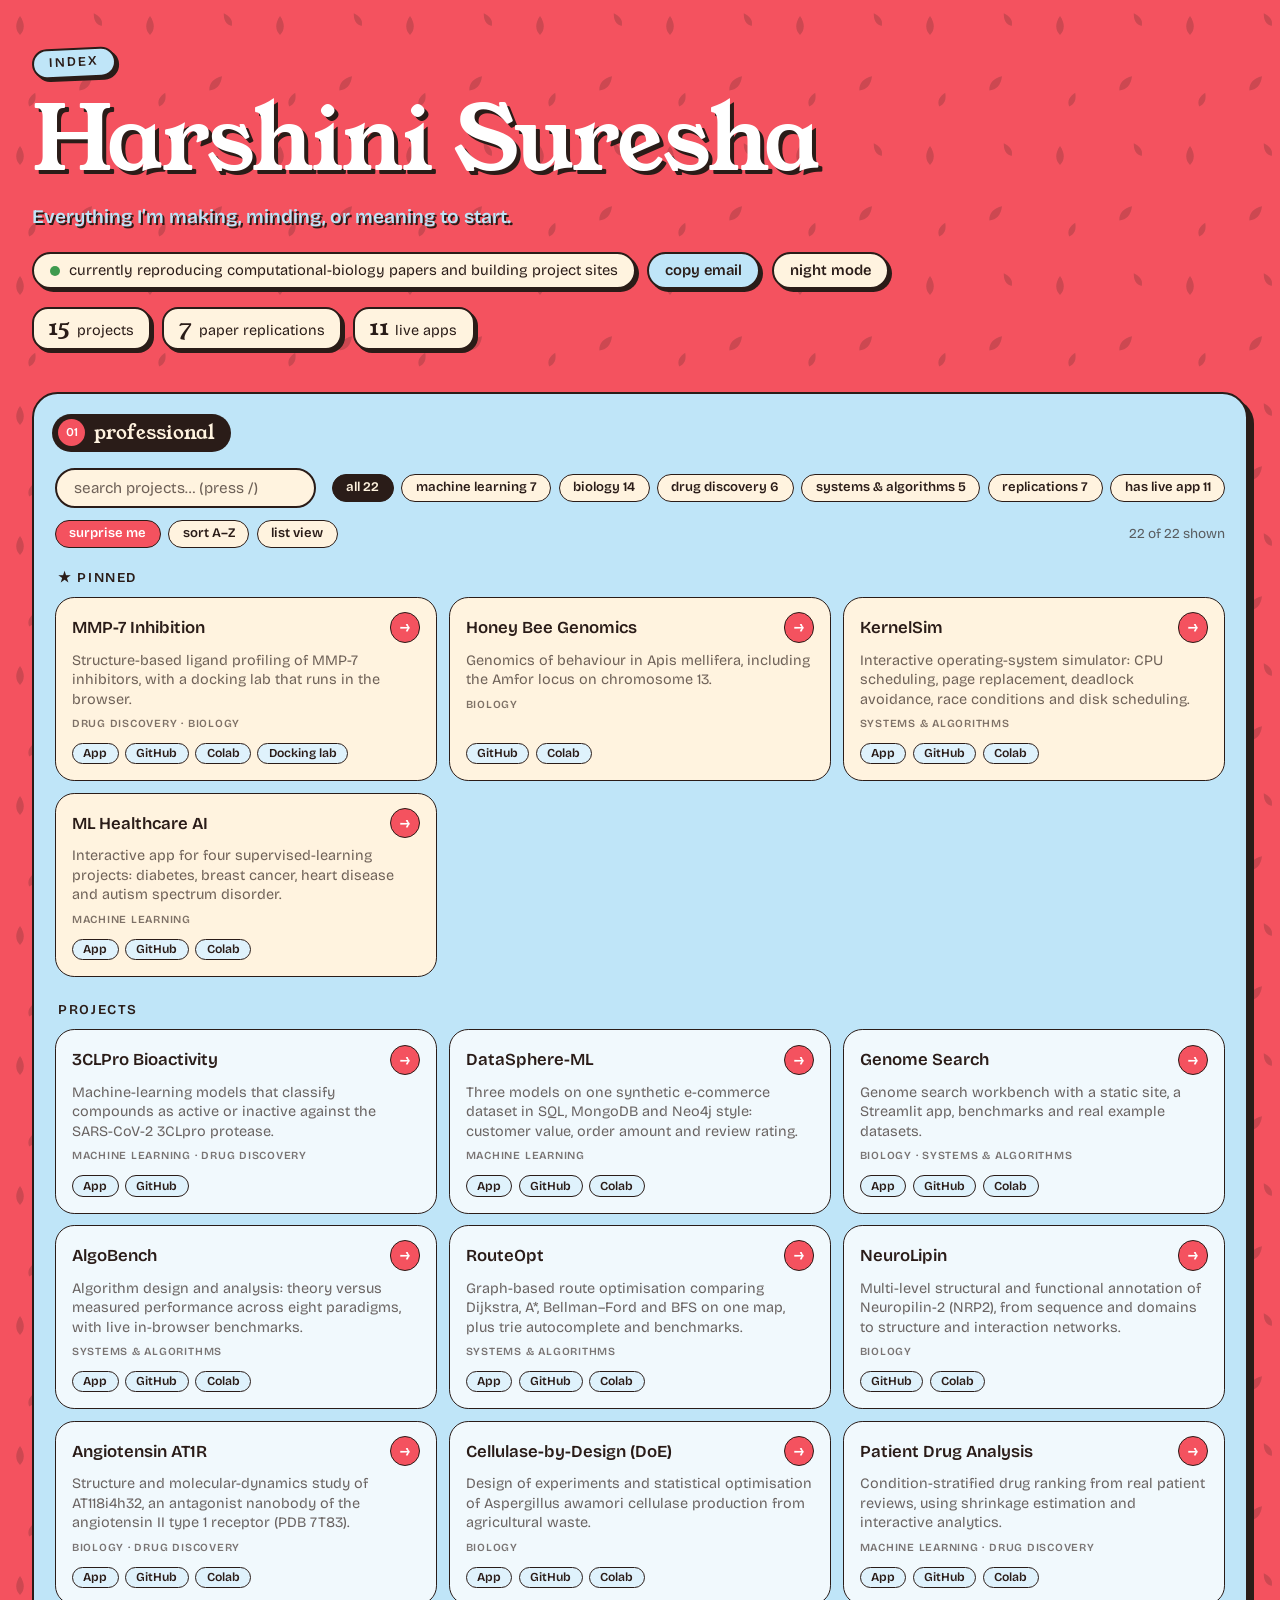
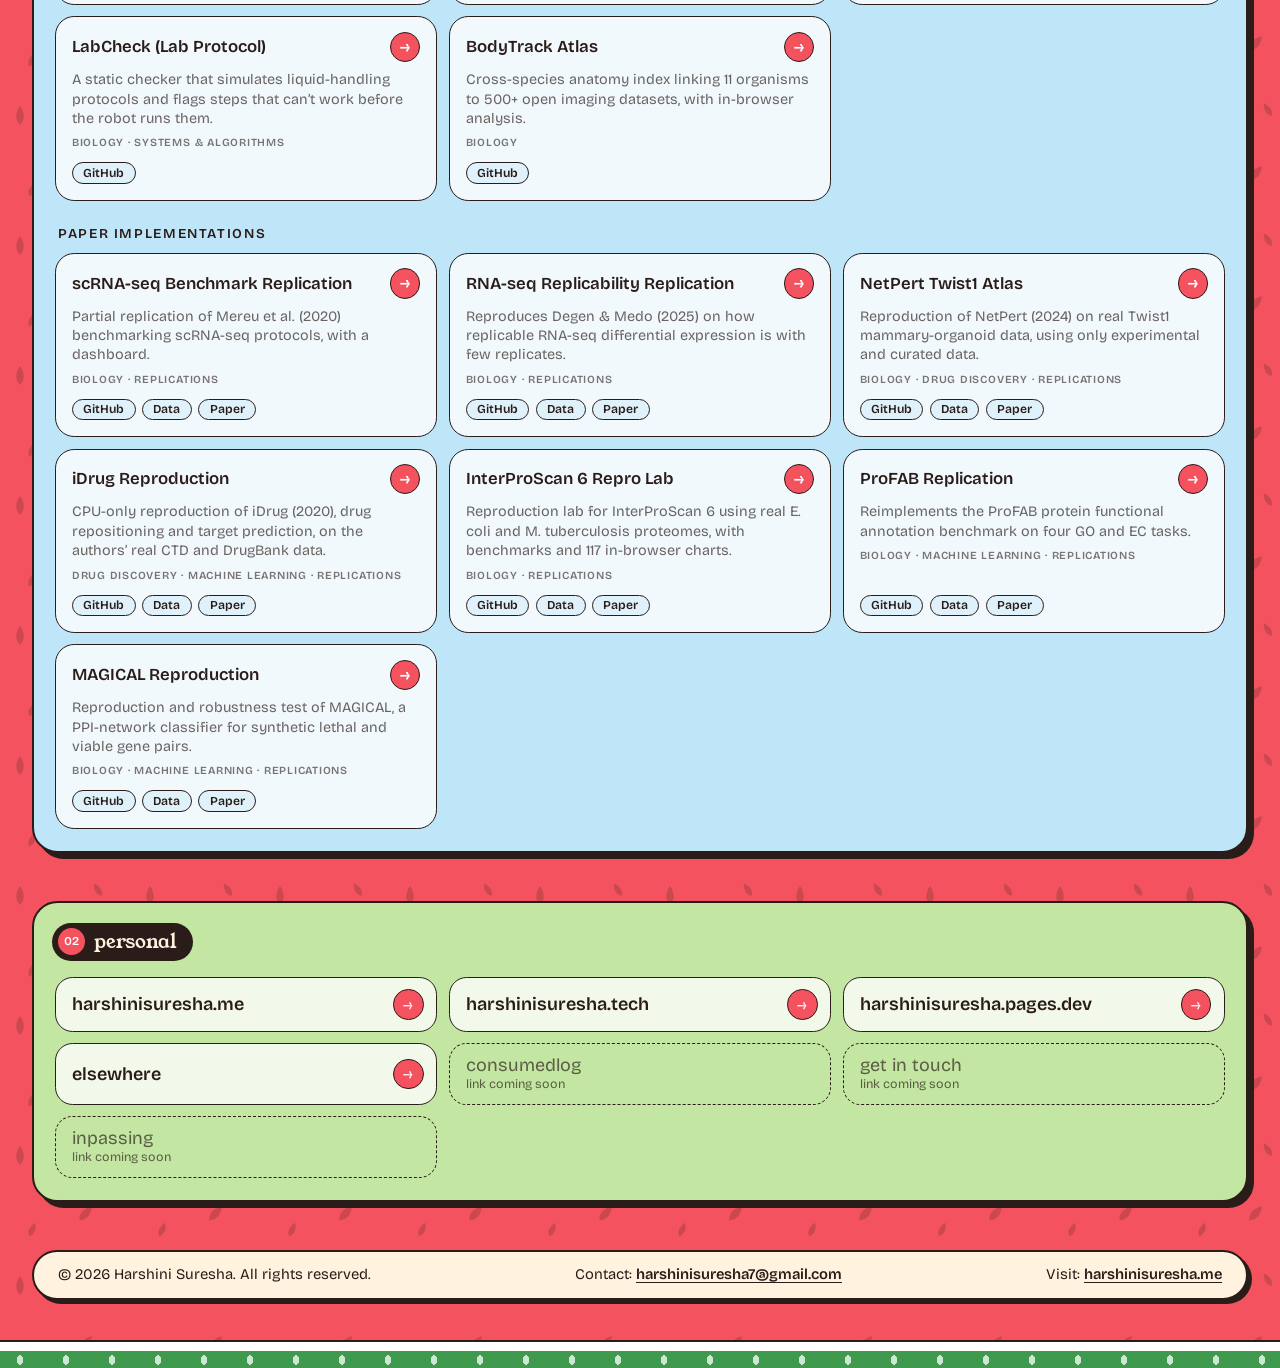
==== index.html @ c5656c37 "Add index site" ====
<!DOCTYPE html>
<html lang="en">
<head>
<meta charset="utf-8">
<meta name="viewport" content="width=device-width, initial-scale=1, viewport-fit=cover">
<title>Harshini Suresha · projects, paper replications &amp; sites</title>
<meta name="description" content="Index of Harshini Suresha’s computational biology, machine learning and software projects, paper replications and personal sites.">
<meta name="theme-color" content="#f4525f">
<meta property="og:type" content="website">
<meta property="og:title" content="Harshini Suresha">
<meta property="og:description" content="Projects, paper replications and sites: computational biology, machine learning and software.">
<meta name="twitter:card" content="summary">
<link rel="icon" href="assets/favicon.svg" type="image/svg+xml">
<link rel="preconnect" href="https://fonts.googleapis.com">
<link rel="preconnect" href="https://fonts.gstatic.com" crossorigin>
<link rel="stylesheet" href="https://fonts.googleapis.com/css2?family=Bricolage+Grotesque:opsz,wght@12..96,400;12..96,600&family=Young+Serif&display=swap">
<script>try{if(localStorage.getItem('theme')==='dark')document.documentElement.setAttribute('data-theme','dark')}catch(e){}</script>
<link rel="stylesheet" href="css/style.css">
<script type="application/ld+json">{"@context":"https://schema.org","@type":"Person","name":"Harshini Suresha","url":"https://harshinisuresha.me","email":"mailto:harshinisuresha7@gmail.com","sameAs":["https://github.com/Harshini-Suresha","https://harshinisuresha.tech","https://harshini-suresha.github.io/elsewhere/"]}</script>
</head>
<body>
<a class="skip" href="#main">Skip to content</a>
<div class="wrap">
  <header class="top">
    <span class="sticker">index</span>
    <h1>Harshini Suresha</h1>
    <p class="tag">Everything I’m making, minding, or meaning to start.</p>
    <div class="status">
      <span class="now"><i class="live" aria-hidden="true"></i>currently reproducing computational-biology papers and building project sites</span>
      <button class="pillbtn sky" id="copy" type="button">copy email</button>
      <button class="pillbtn" id="theme" type="button" aria-pressed="false">night mode</button>
    </div>
    <div class="stats" id="stats"></div>
  </header>

  <main id="main">
  <div class="grid">
    <section class="card c-sky s6" aria-labelledby="h-pro">
      <h2 id="h-pro"><i>01</i>professional</h2>
      <div class="tools">
        <input id="q" type="search" placeholder="search projects… (press /)" aria-label="Search projects" autocomplete="off">
        <div class="filters" id="filters" role="group" aria-label="Filter by topic"></div>
        <div class="filters"><button class="f act" id="surprise" type="button">surprise me</button><button class="f" id="sort" type="button" aria-pressed="false">sort A–Z</button><button class="f" id="recent" type="button" aria-pressed="false" hidden>recently updated</button><button class="f" id="view" type="button" aria-pressed="false">list view</button></div>
        <span class="count" id="count" aria-live="polite"></span>
      </div>
      <noscript><p>The project list needs JavaScript. Everything is also on GitHub: <a href="https://github.com/Harshini-Suresha">github.com/Harshini-Suresha</a>.</p></noscript>
      <div class="pwrap" id="pwrap"><h3 class="sub">★ pinned</h3><div class="list" id="pinned"></div></div>
      <h3 class="sub" id="hp">projects</h3>
      <div class="list" id="projects"></div>
      <h3 class="sub" id="hr">paper implementations</h3>
      <div class="list" id="papers"></div>
      <p class="none" id="none" hidden>No matches. Try another word or clear the filter.</p>
    </section>

    <section class="card c-rind s6" aria-labelledby="h-per">
      <h2 id="h-per"><i>02</i>personal</h2>
      <div class="list">
        <a class="item" href="https://harshinisuresha.me" target="_blank" rel="noopener"><div><b>harshinisuresha.me</b></div><span class="go" aria-hidden="true">→</span></a>
        <a class="item" href="https://harshinisuresha.tech" target="_blank" rel="noopener"><div><b>harshinisuresha.tech</b></div><span class="go" aria-hidden="true">→</span></a>
        <a class="item" href="https://harshinisuresha.pages.dev" target="_blank" rel="noopener"><div><b>harshinisuresha.pages.dev</b></div><span class="go" aria-hidden="true">→</span></a>
        <a class="item" href="https://harshini-suresha.github.io/elsewhere/" target="_blank" rel="noopener"><div><b>elsewhere</b></div><span class="go" aria-hidden="true">→</span></a>
        <!-- Add the real link: change <div class="item idle"> to <a class="item" href="URL" target="_blank" rel="noopener"> and add <span class="go" aria-hidden="true">→</span> before the closing tag -->
        <div class="item idle"><div><b>consumedlog</b><small>link coming soon</small></div></div>
        <div class="item idle"><div><b>get in touch</b><small>link coming soon</small></div></div>
        <div class="item idle"><div><b>inpassing</b><small>link coming soon</small></div></div>
      </div>
    </section>
  </div>
  </main>

  <footer>
    <span>© 2026 Harshini Suresha. All rights reserved.</span>
    <span>Contact: <a href="mailto:harshinisuresha7@gmail.com">harshinisuresha7@gmail.com</a></span>
    <span>Visit: <a href="https://harshinisuresha.me" target="_blank" rel="noopener">harshinisuresha.me</a></span>
  </footer>
</div>
<div class="rind" aria-hidden="true"></div>
<button class="totop" id="top" type="button" hidden aria-label="Back to top">↑</button>

<script src="js/projects.js"></script>
<script src="js/app.js"></script>
</body>
</html>
---- css/style.css ----
/* Harshini Suresha · index — watermelon theme */
:root{
  --bg:#f4525f; --red:#f4525f; --ink:#2a1c18; --sh:#2a1c18; --muted:rgba(42,28,24,.68);
  --sky:#bfe5f8; --sky-lt:#dff2fc; --cream:#fff3df; --rind:#c3e6a2; --rind-dk:#3f9a4e;
  --card:rgba(255,255,255,.78); --card-hi:#fff; --skytxt:#bfe5f8;
  color-scheme:light;
  box-sizing:border-box;
  padding-top:env(safe-area-inset-top,0px);
  padding-bottom:env(safe-area-inset-bottom,0px);
}
:root[data-theme="dark"]{
  --bg:#2a1118; --ink:#fff3df; --sh:#0d0407; --muted:rgba(255,243,223,.7);
  --sky:#1f4a63; --sky-lt:#2b6a8c; --cream:#3b1f29; --rind:#2c5a35; --rind-dk:#6cc47d;
  --card:rgba(255,255,255,.07); --card-hi:rgba(255,255,255,.15); --skytxt:#a9dcf5;
  color-scheme:dark;
}
html{scroll-padding-top:env(safe-area-inset-top,0px); background:var(--bg); -webkit-text-size-adjust:100%}
*{box-sizing:border-box}
body{
  margin:0; color:var(--ink); background-color:var(--bg); background-image:url("../assets/seeds-light.svg");
  font-family:"Bricolage Grotesque","Helvetica Neue",Helvetica,Arial,sans-serif; font-size:18px; line-height:1.35;
}
:root[data-theme="dark"] body{background-image:url("../assets/seeds-dark.svg")}
.skip{position:absolute; left:-999px; top:0; background:var(--cream); color:var(--ink); border:2px solid var(--ink); border-radius:999px; padding:.4rem 1rem; z-index:100; font-weight:600}
.skip:focus{left:1rem; top:1rem}
.wrap{width:100%; margin:0; padding:3rem 2.5vw 2.5rem}
.top{margin-bottom:2.6rem}
.sticker{display:inline-block; background:var(--sky); border:2px solid var(--ink); border-radius:999px; padding:.25rem .95rem; font-size:.82rem; font-weight:600; letter-spacing:.14em; text-transform:uppercase; transform:rotate(-2.5deg); box-shadow:3px 3px 0 var(--sh); margin:0 0 1.1rem}
h1{font-family:"Young Serif",Georgia,"Times New Roman",serif; font-weight:400; color:#fff; font-size:clamp(2.9rem,9.5vw,5.6rem); line-height:1; margin:0; letter-spacing:-.02em; text-shadow:4px 4px 0 var(--sh)}
.tag{margin:1.2rem 0 0; max-width:32rem; font-size:1.2rem; color:var(--skytxt); font-weight:600; text-shadow:2px 2px 0 var(--sh)}
.status{display:flex; flex-wrap:wrap; gap:.7rem; align-items:center; margin-top:1.4rem}
.now,.pillbtn{background:var(--cream); border:2px solid var(--ink); border-radius:999px; padding:.4rem 1rem; font:inherit; font-size:.92rem; color:var(--ink); box-shadow:3px 3px 0 var(--sh)}
.now{display:inline-flex; align-items:center; gap:.55rem}
.live{width:.65rem; height:.65rem; border-radius:50%; background:var(--rind-dk); box-shadow:0 0 0 0 rgba(63,154,78,.6); animation:ping 1.8s infinite; flex:none}
@keyframes ping{70%{box-shadow:0 0 0 .6rem rgba(63,154,78,0)}100%{box-shadow:0 0 0 0 rgba(63,154,78,0)}}
.pillbtn{cursor:pointer; font-weight:600}
.pillbtn:hover{transform:translate(-2px,-2px); box-shadow:5px 5px 0 var(--sh)}
.pillbtn.sky{background:var(--sky)}
:focus-visible{outline:3px solid #fff; outline-offset:2px}
.card :focus-visible{outline-color:var(--red)}
.stats{display:flex; flex-wrap:wrap; gap:.7rem; margin-top:1.1rem}
.stat{background:var(--cream); border:2px solid var(--ink); border-radius:1rem; padding:.3rem .95rem; font-size:.9rem; box-shadow:3px 3px 0 var(--sh)}
.stat b{font-family:"Young Serif",Georgia,"Times New Roman",serif; font-weight:400; font-size:1.4rem; margin-right:.4rem}
.grid{display:grid; grid-template-columns:repeat(6,1fr); gap:3rem 1.4rem}
.card{position:relative; border:2px solid var(--ink); border-radius:1.6rem; padding:1.5rem 1.3rem 1.4rem; box-shadow:6px 6px 0 var(--sh)}
.c-sky{background:var(--sky)} .c-rind{background:var(--rind)}
.s6{grid-column:span 6}
.card h2{display:inline-flex; align-items:center; gap:.55rem; margin:-2.5rem 0 1rem -.2rem; background:var(--ink); color:var(--cream); border-radius:999px; padding:.3rem 1rem .35rem .4rem; font-family:"Young Serif",Georgia,"Times New Roman",serif; font-weight:400; font-size:1.2rem; line-height:1.1}
.card h2 i{font-style:normal; font-family:"Bricolage Grotesque",Helvetica,Arial,sans-serif; font-weight:600; font-size:.75rem; background:var(--red); color:#fff; border-radius:999px; min-width:1.7rem; height:1.7rem; display:grid; place-items:center}
.sub{margin:0 0 .6rem .2rem; font-size:.85rem; font-weight:600; letter-spacing:.12em; text-transform:uppercase}
.list + .sub, .pwrap + .sub{margin-top:1.5rem}
.list{display:grid; gap:.7rem}
.s6 .list{grid-template-columns:repeat(auto-fit,minmax(18rem,1fr))}
.card.lv.s6 .list{grid-template-columns:1fr}
.item{display:flex; align-items:center; justify-content:space-between; gap:.8rem; background:var(--card); color:var(--ink); text-decoration:none; border:1.5px solid var(--ink); border-radius:1.1rem; padding:.7rem .8rem .7rem 1rem; transition:transform .15s ease, box-shadow .15s ease, background .15s ease}
a.item:hover{transform:translate(-2px,-2px); box-shadow:4px 4px 0 var(--sh); background:var(--card-hi)}
.item b{display:block; font-weight:600; line-height:1.15}
.item small{display:block; font-size:.78rem; color:var(--muted)}
.go{flex:none; width:1.9rem; height:1.9rem; border-radius:50%; background:var(--red); color:#fff; display:grid; place-items:center; font-size:1rem; border:1.5px solid var(--ink); transition:transform .15s ease}
a.item:hover .go,.pname:hover .go{transform:rotate(-45deg)}
.idle{border-style:dashed; background:transparent}
.idle b{font-weight:400; color:var(--muted)}
.tools{display:flex; flex-wrap:wrap; gap:.7rem 1rem; align-items:center; margin-bottom:1.3rem}
#q{flex:1 1 15rem; max-width:24rem; background:var(--cream); border:2px solid var(--ink); border-radius:999px; padding:.5rem 1.1rem; font:inherit; font-size:.95rem; color:var(--ink)}
#q::placeholder{color:var(--muted)}
.filters{display:flex; flex-wrap:wrap; gap:.45rem}
.f{background:var(--cream); border:1.5px solid var(--ink); border-radius:999px; padding:.28rem .85rem; font:inherit; font-size:.82rem; font-weight:600; color:var(--ink); cursor:pointer}
.f:hover{background:var(--card-hi)}
.f[aria-pressed="true"]{background:var(--ink); color:var(--cream)}
.f.act{background:var(--red); color:#fff}
.f.act:hover{background:#d93a48}
.count{font-size:.85rem; color:var(--muted); margin-left:auto}
.proj{display:flex; flex-direction:column; gap:.5rem; background:var(--card); border:1.5px solid var(--ink); border-radius:1.2rem; padding:.9rem 1rem 1rem; transition:transform .15s ease, box-shadow .15s ease, background .15s ease}
.proj:hover{transform:translate(-2px,-2px); box-shadow:4px 4px 0 var(--sh); background:var(--card-hi)}
.proj.pin{background:var(--cream)}
.proj[hidden]{display:none}
.pname{display:flex; align-items:center; justify-content:space-between; gap:.8rem; color:var(--ink); text-decoration:none; font-weight:600; font-size:1.05rem; line-height:1.15}
.pname:hover span:first-child{text-decoration:underline; text-underline-offset:3px; text-decoration-thickness:1.5px}
.proj p{margin:0; font-size:.9rem; color:var(--muted); line-height:1.35}
.tgs{font-size:.68rem; letter-spacing:.07em; text-transform:uppercase; font-weight:600; opacity:.6}
.btns{display:flex; flex-wrap:wrap; gap:.4rem; margin-top:auto; padding-top:.2rem}
.btns a{border:1.5px solid var(--ink); border-radius:999px; padding:.1rem .65rem; font-size:.76rem; font-weight:600; color:var(--ink); text-decoration:none; background:var(--sky-lt)}
.btns a:hover{background:var(--red); color:#fff}
.proj.flash{animation:flash 1.8s ease}
@keyframes flash{0%,100%{box-shadow:0 0 0 0 var(--red)}20%,70%{box-shadow:0 0 0 6px var(--red),6px 6px 0 var(--sh)}}
.none{margin:.5rem .2rem; font-weight:600}
footer{margin-top:3rem; display:flex; flex-wrap:wrap; justify-content:space-between; gap:.5rem 1.5rem; background:var(--cream); border:2px solid var(--ink); border-radius:999px; padding:.8rem 1.5rem; font-size:.92rem; box-shadow:4px 4px 0 var(--sh)}
footer a{color:var(--ink); font-weight:600; text-underline-offset:3px}
footer a:hover{text-decoration-thickness:2px}
.rind{height:28px; background:linear-gradient(#fff 0 9px, var(--rind-dk) 9px); border-top:2px solid var(--ink); overflow:hidden; position:relative}
.rind::after{content:""; position:absolute; inset:9px 0 0 0; background:radial-gradient(ellipse 3px 5px at 20px 9px, #fff 98%, transparent) 0 0/46px 100% repeat-x; opacity:.75; animation:slide 14s linear infinite}
@keyframes slide{to{background-position-x:46px}}
.totop{position:fixed; right:max(1rem,env(safe-area-inset-right,0px)); bottom:calc(1.2rem + env(safe-area-inset-bottom,0px)); width:3rem; height:3rem; border-radius:50%; background:var(--cream); color:var(--ink); border:2px solid var(--ink); box-shadow:3px 3px 0 var(--sh); font:inherit; font-size:1.3rem; font-weight:600; cursor:pointer; z-index:40}
.totop:hover{background:var(--red); color:#fff}
.totop[hidden]{display:none}
.seed{position:fixed; left:0; top:0; width:8px; height:12px; border-radius:50% 50% 50% 50%/60% 60% 40% 40%; background:var(--ink); pointer-events:none; z-index:50; animation:pop .75s ease-out forwards}
@keyframes pop{from{transform:translate(var(--x),var(--y)) rotate(0) scale(1); opacity:1}to{transform:translate(calc(var(--x) + var(--dx)),calc(var(--y) + var(--dy))) rotate(var(--r)) scale(.6); opacity:0}}
noscript p{background:var(--cream); border:2px solid var(--ink); border-radius:1rem; padding:.8rem 1rem; margin:0}
@media (prefers-reduced-motion: reduce){.live,.rind::after,.seed,.proj.flash{animation:none}.seed{display:none}*{scroll-behavior:auto!important}}
@media (max-width:760px){
  body{font-size:17px}
  .wrap{padding:2rem 4vw 2rem}
  .grid{grid-template-columns:1fr}
  .s6{grid-column:auto}
  .card{box-shadow:4px 4px 0 var(--sh); border-radius:1.4rem}
  h1{text-shadow:3px 3px 0 var(--sh)}
  footer{border-radius:1.4rem; justify-content:flex-start}
  .count{margin-left:0}
}
@media print{
  body{background:#fff; color:#000}
  .tools,.totop,.status,.rind,.stats{display:none}
  .card{box-shadow:none}
  h1{color:#000; text-shadow:none}
}
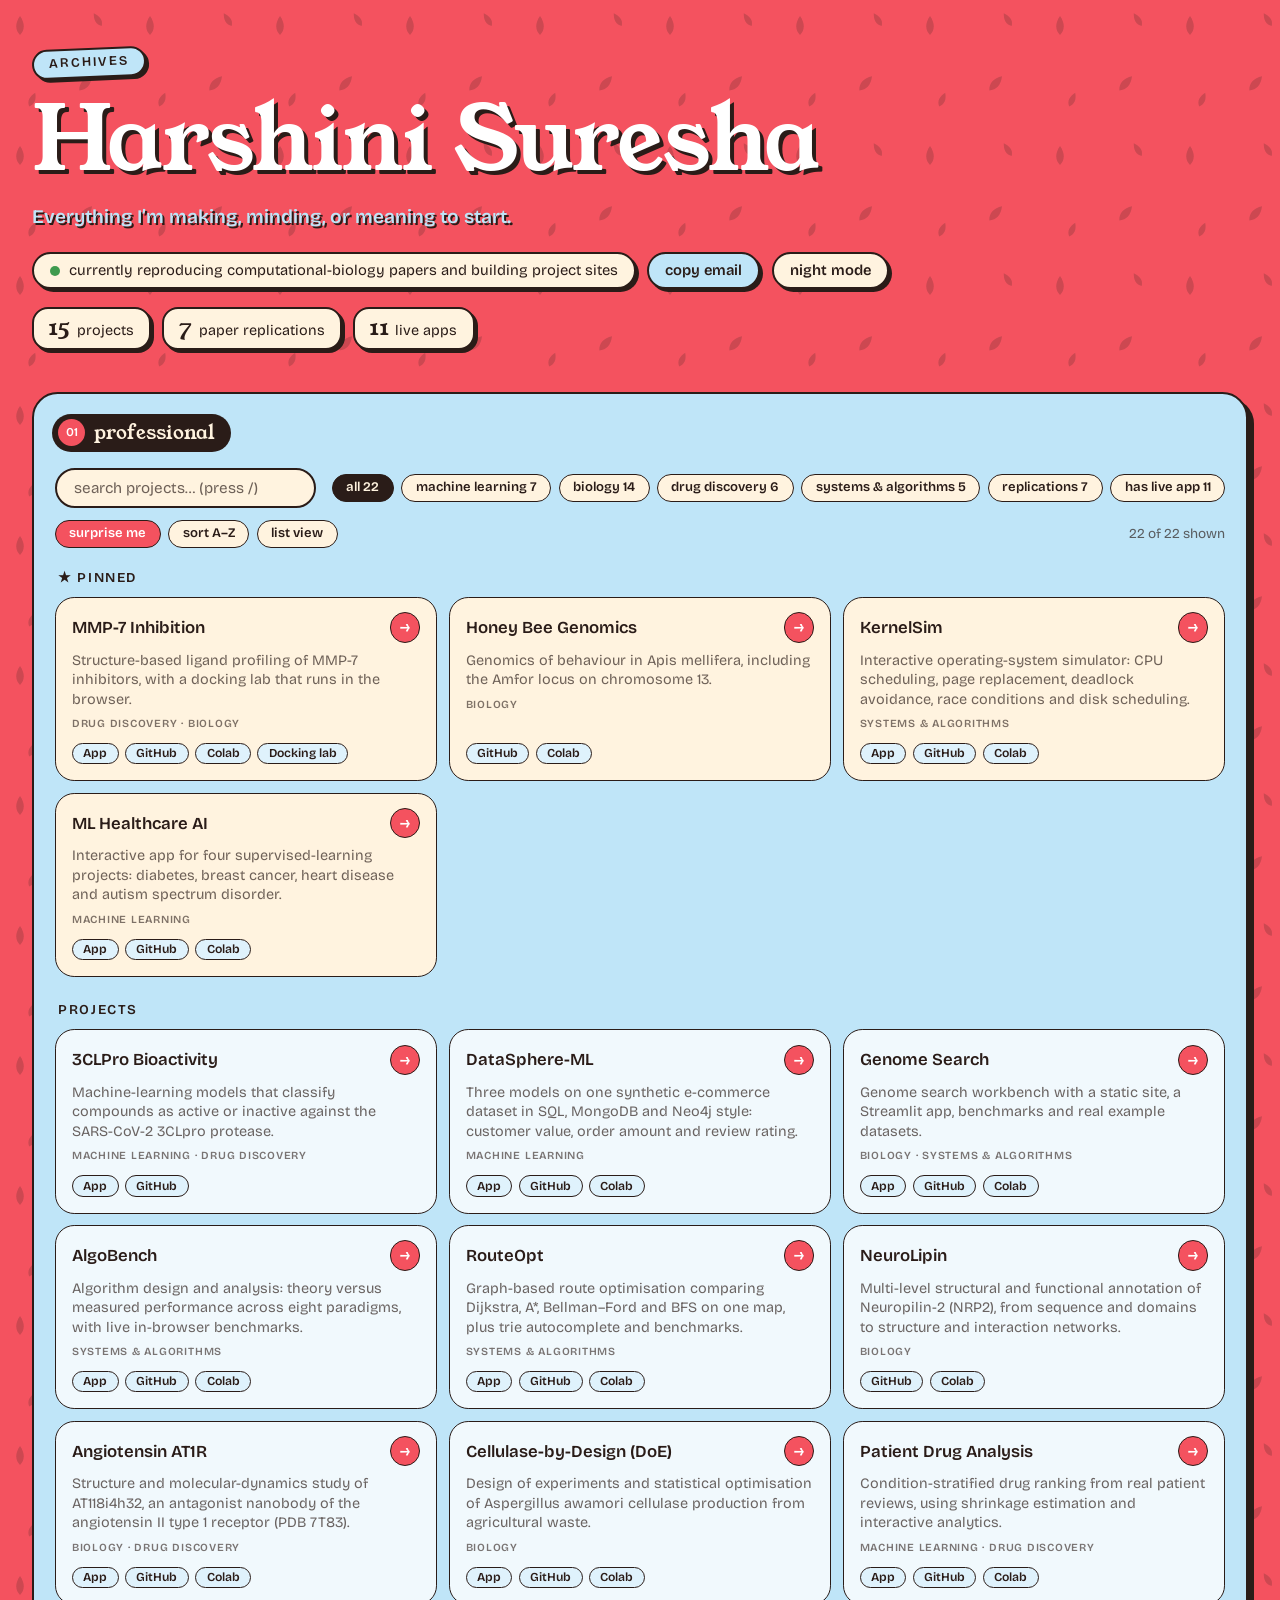
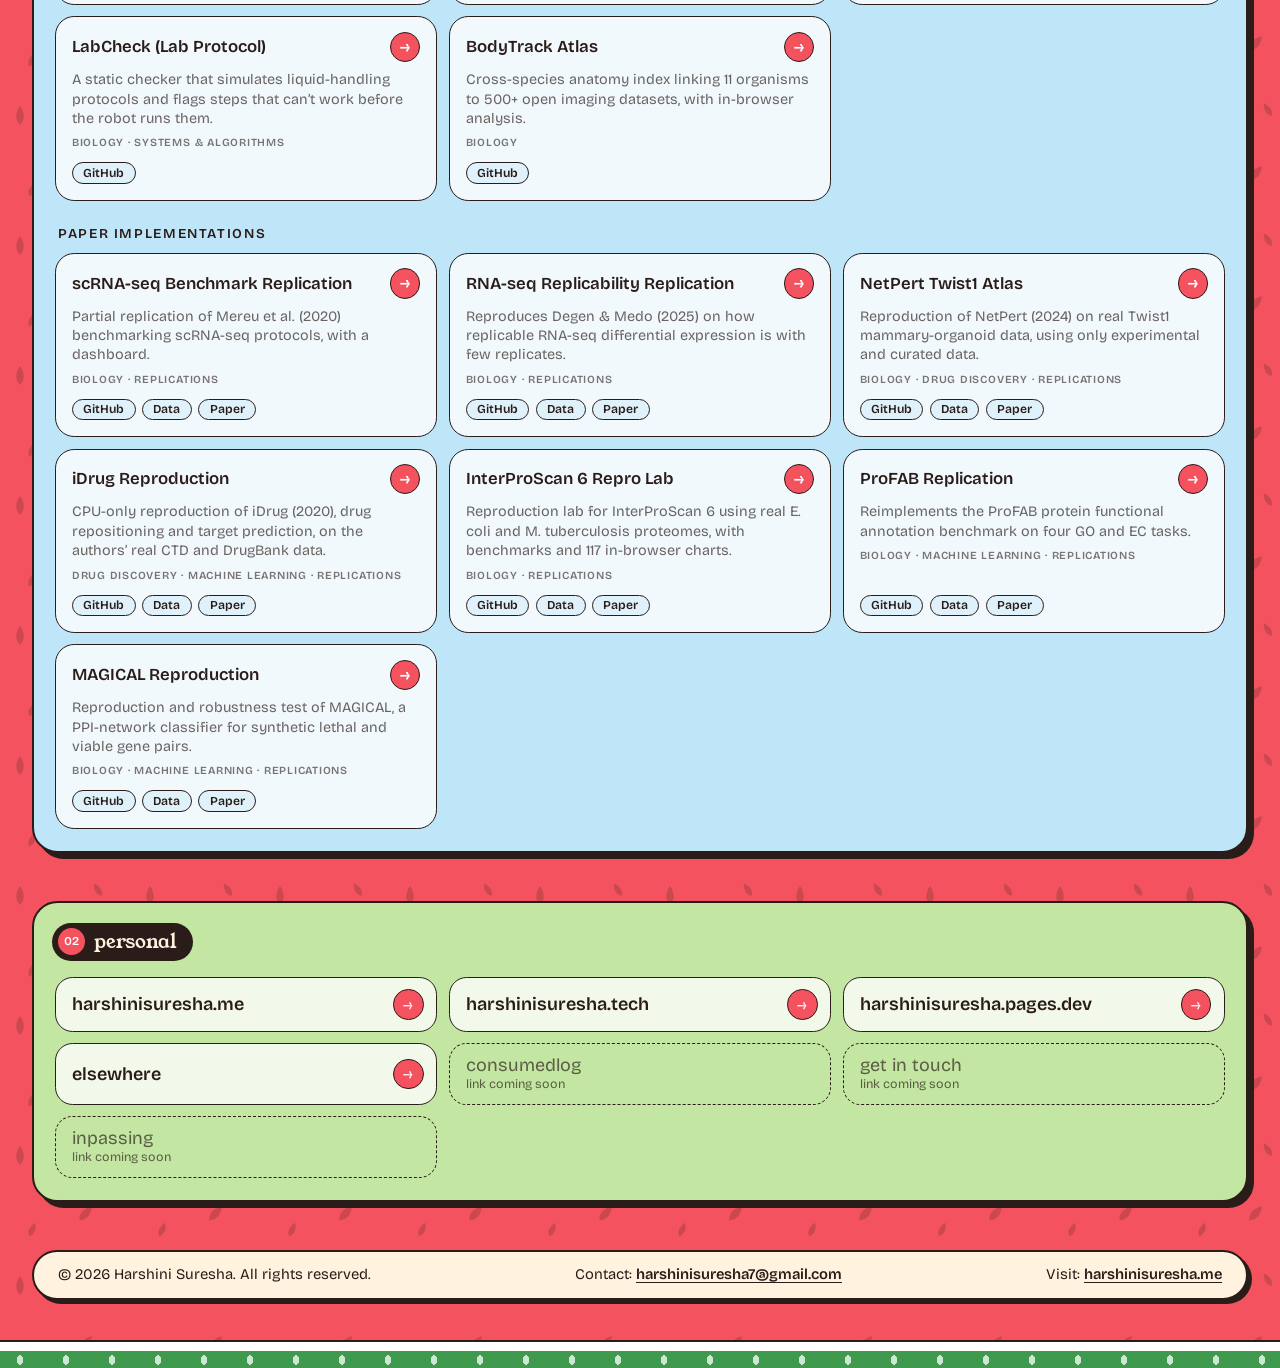
==== commit e2cafb59: "Rename site to archives" ====
--- a/index.html
+++ b/index.html
@@ -4,7 +4,7 @@
 <meta charset="utf-8">
 <meta name="viewport" content="width=device-width, initial-scale=1, viewport-fit=cover">
 <title>Harshini Suresha · projects, paper replications &amp; sites</title>
-<meta name="description" content="Index of Harshini Suresha’s computational biology, machine learning and software projects, paper replications and personal sites.">
+<meta name="description" content="Archive of Harshini Suresha’s computational biology, machine learning and software projects, paper replications and personal sites.">
 <meta name="theme-color" content="#f4525f">
 <meta property="og:type" content="website">
 <meta property="og:title" content="Harshini Suresha">
@@ -22,7 +22,7 @@
 <a class="skip" href="#main">Skip to content</a>
 <div class="wrap">
   <header class="top">
-    <span class="sticker">index</span>
+    <span class="sticker">archives</span>
     <h1>Harshini Suresha</h1>
     <p class="tag">Everything I’m making, minding, or meaning to start.</p>
     <div class="status">
--- a/css/style.css
+++ b/css/style.css
@@ -1,4 +1,4 @@
-/* Harshini Suresha · index — watermelon theme */
+/* Harshini Suresha · archives — watermelon theme */
 :root{
   --bg:#f4525f; --red:#f4525f; --ink:#2a1c18; --sh:#2a1c18; --muted:rgba(42,28,24,.68);
   --sky:#bfe5f8; --sky-lt:#dff2fc; --cream:#fff3df; --rind:#c3e6a2; --rind-dk:#3f9a4e;
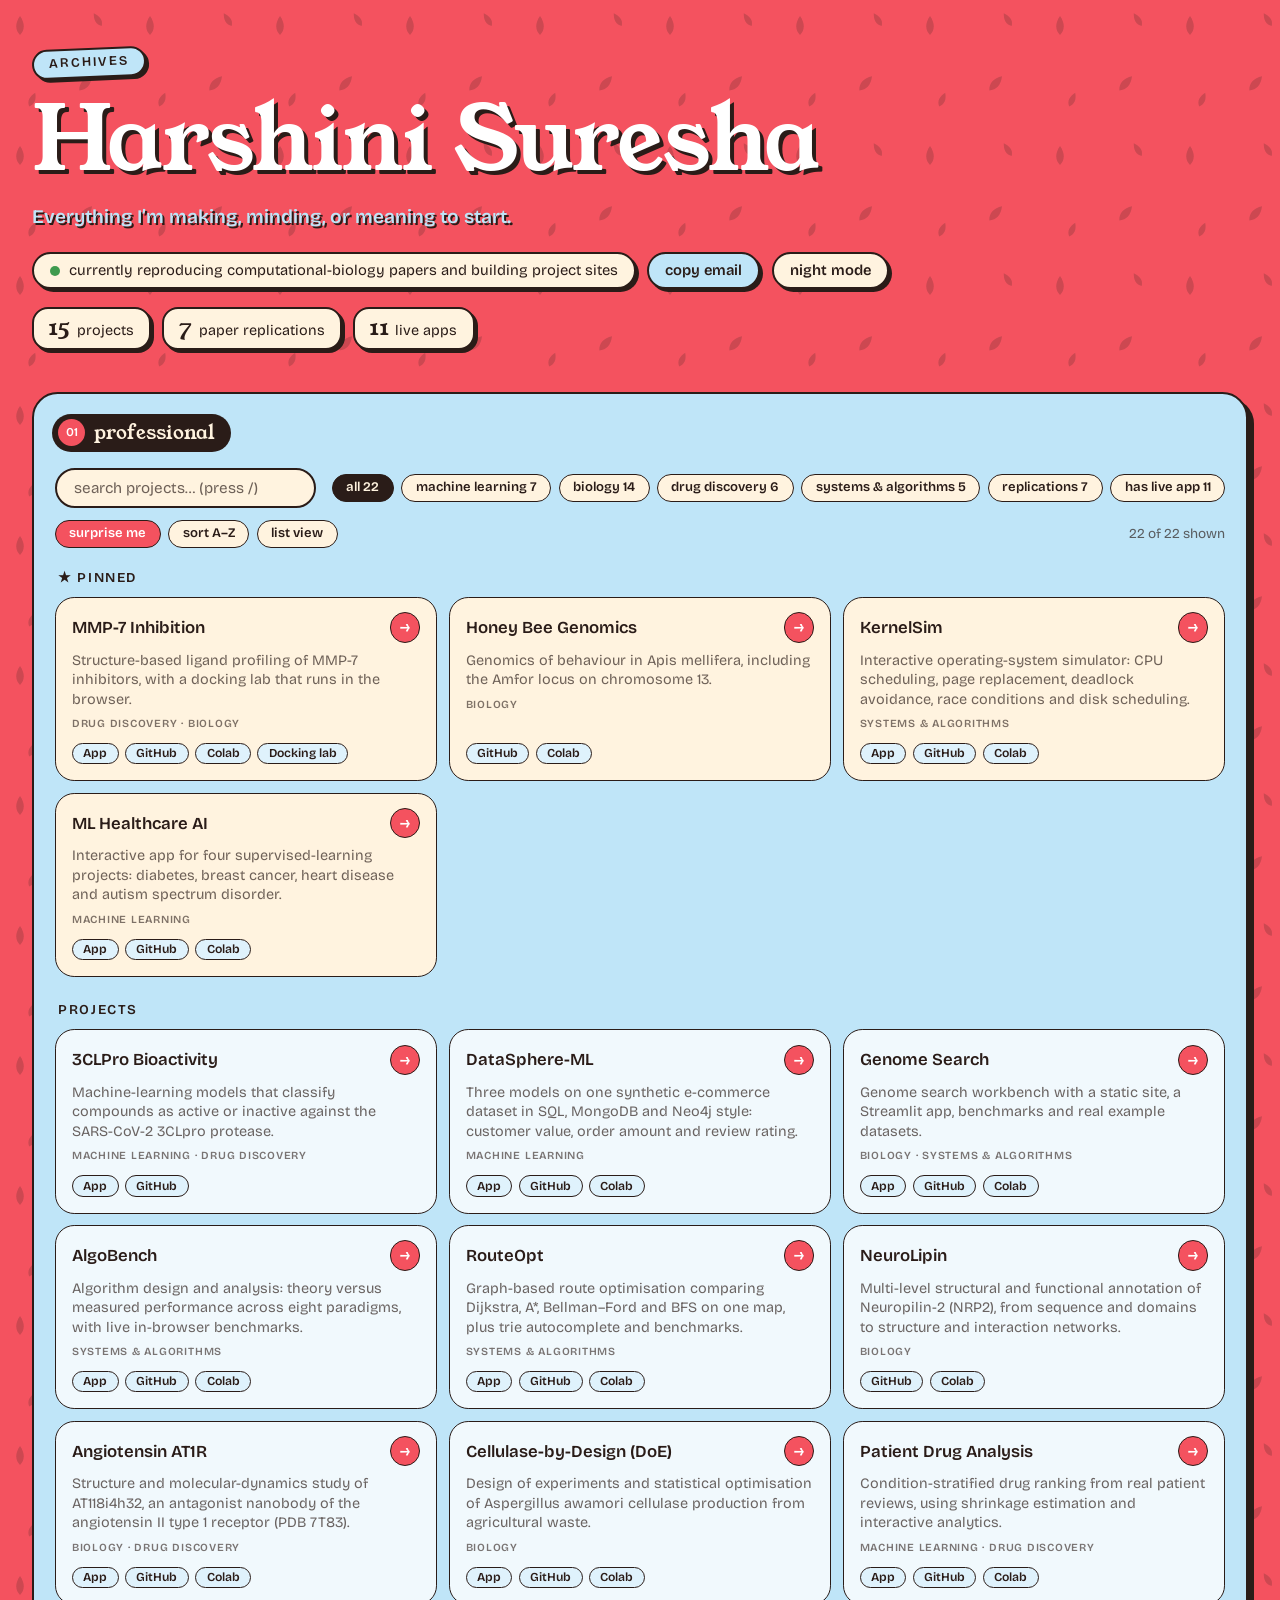
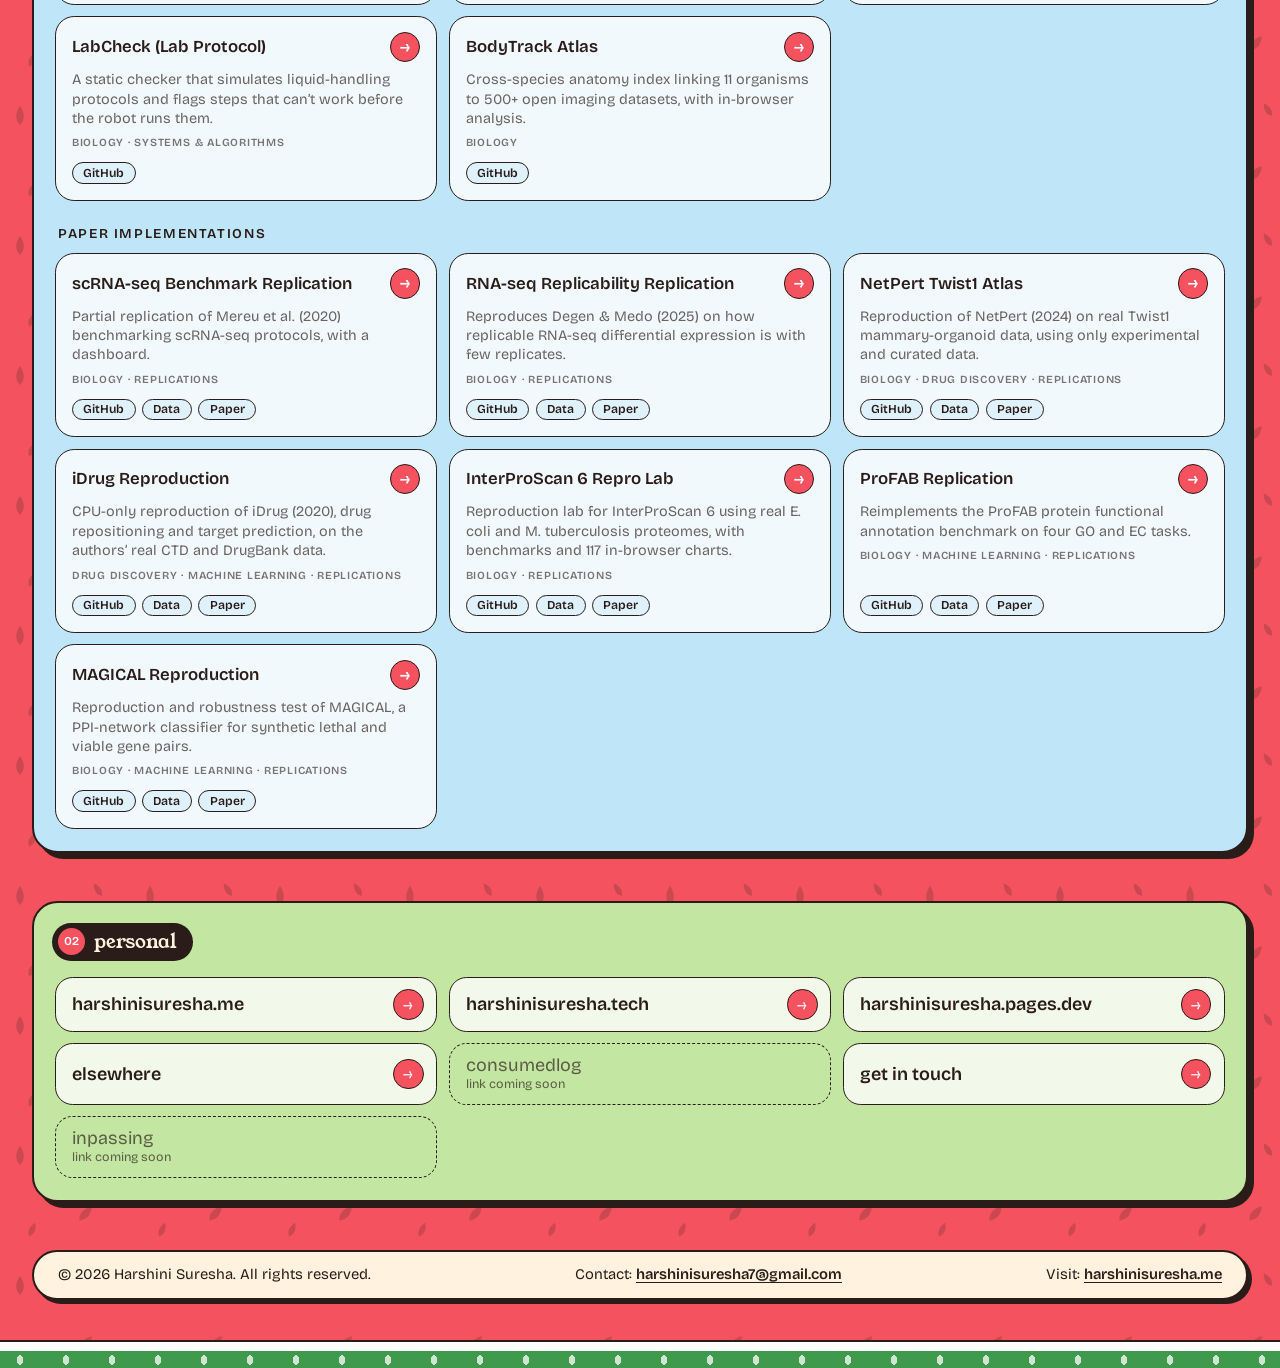
==== commit 043020c1: "Link get in touch" ====
--- a/index.html
+++ b/index.html
@@ -61,7 +61,7 @@
         <a class="item" href="https://harshini-suresha.github.io/elsewhere/" target="_blank" rel="noopener"><div><b>elsewhere</b></div><span class="go" aria-hidden="true">→</span></a>
         <!-- Add the real link: change <div class="item idle"> to <a class="item" href="URL" target="_blank" rel="noopener"> and add <span class="go" aria-hidden="true">→</span> before the closing tag -->
         <div class="item idle"><div><b>consumedlog</b><small>link coming soon</small></div></div>
-        <div class="item idle"><div><b>get in touch</b><small>link coming soon</small></div></div>
+        <a class="item" href="https://getintouch-hs.pages.dev/" target="_blank" rel="noopener"><div><b>get in touch</b></div><span class="go" aria-hidden="true">→</span></a>
         <div class="item idle"><div><b>inpassing</b><small>link coming soon</small></div></div>
       </div>
     </section>
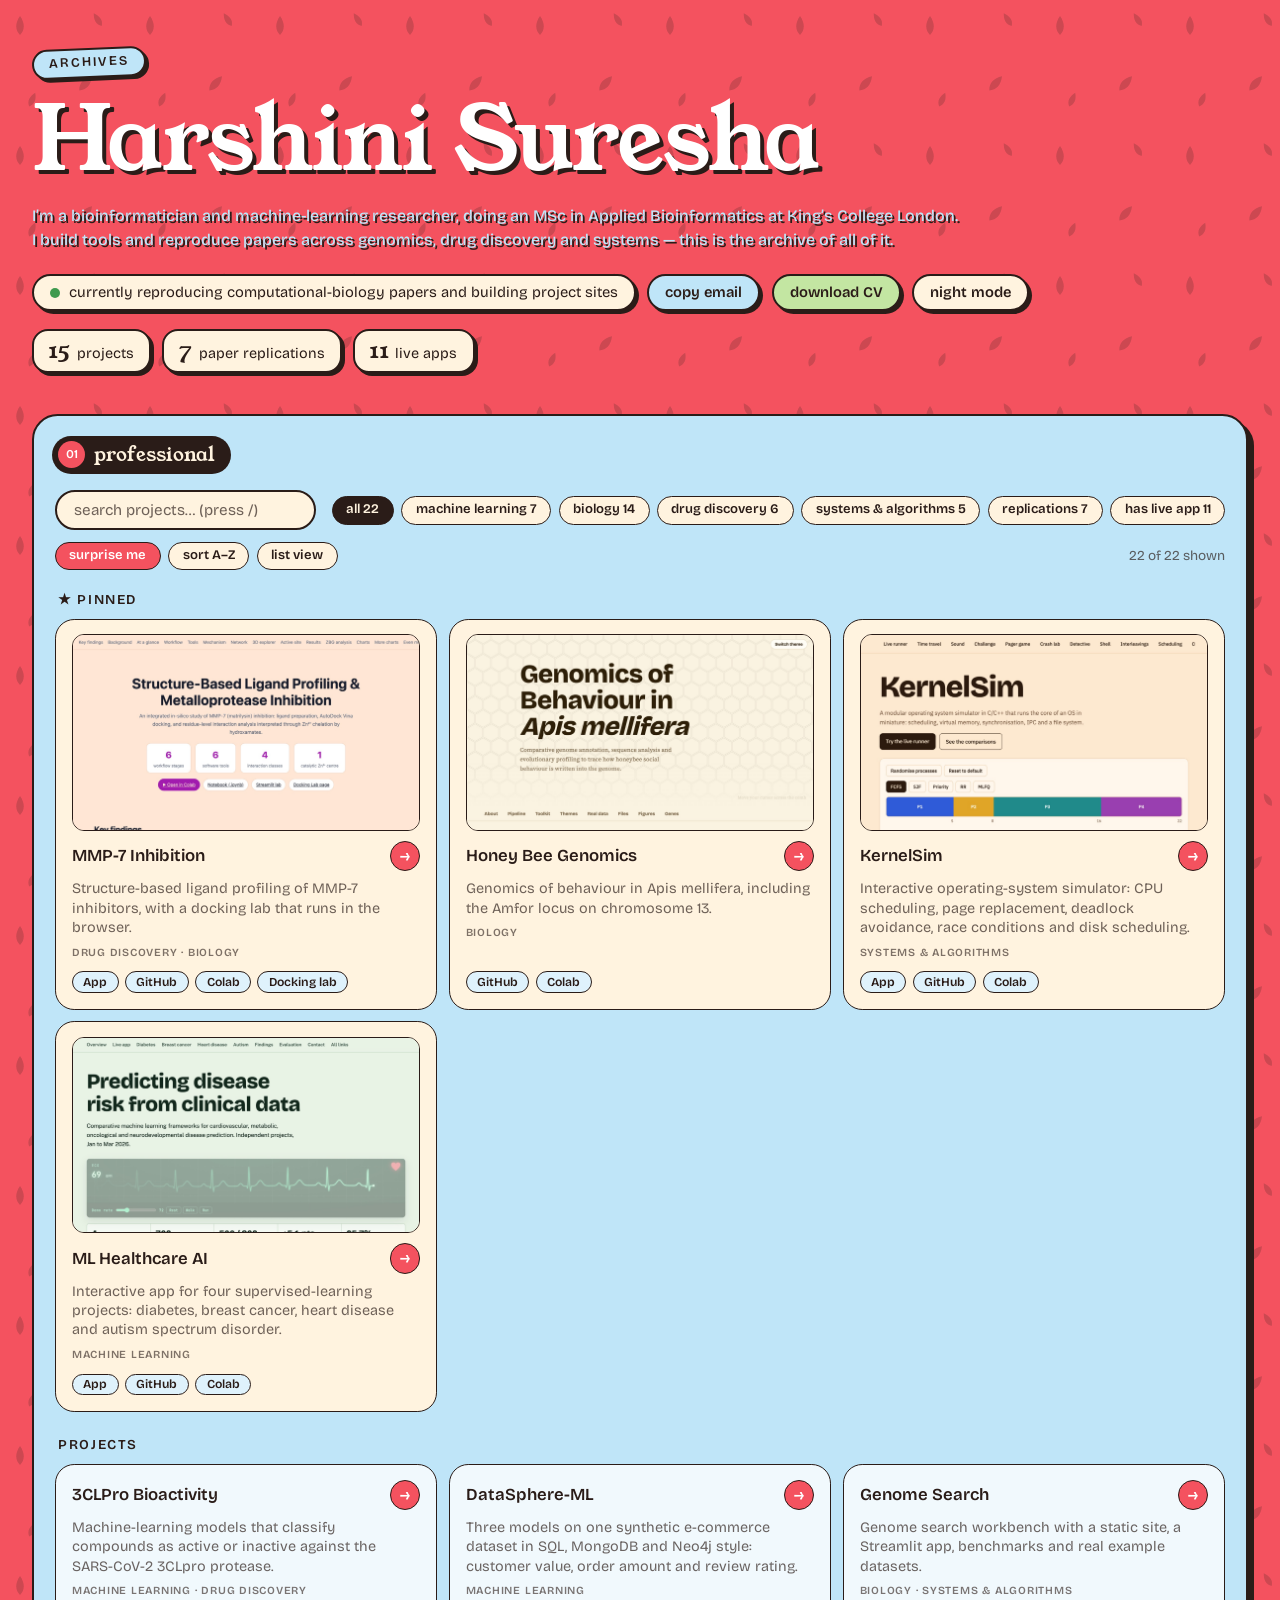
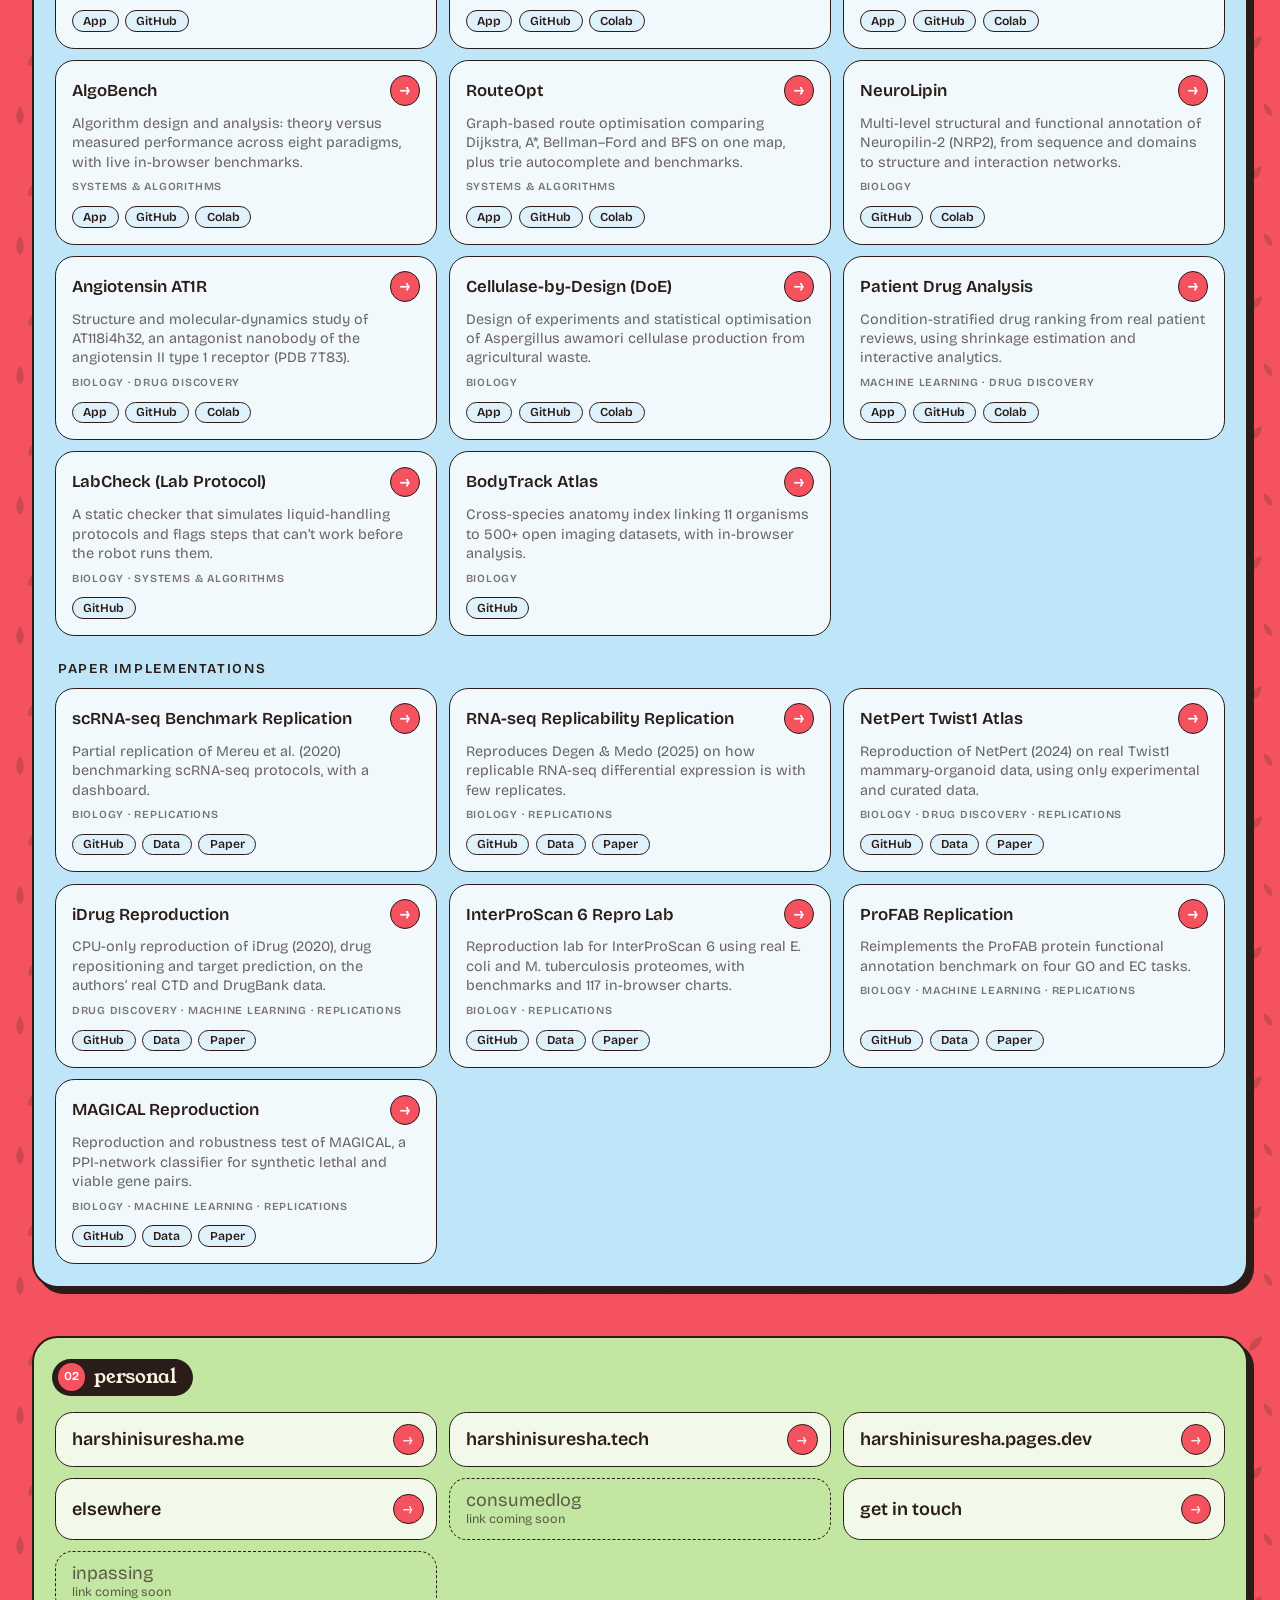
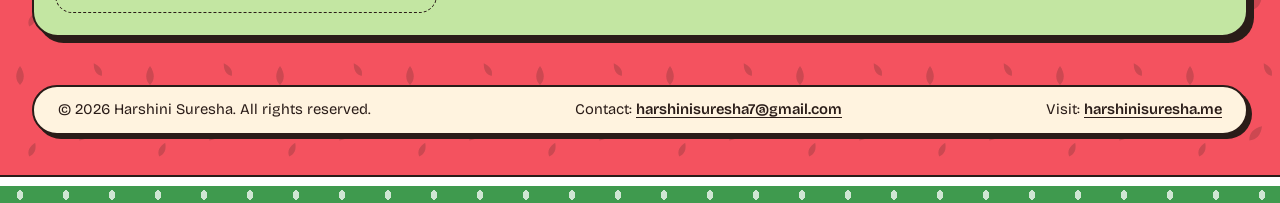
==== commit 5fca4a72: "Add CV, share card, screenshots and weekly link check" ====
--- a/index.html
+++ b/index.html
@@ -4,12 +4,22 @@
 <meta charset="utf-8">
 <meta name="viewport" content="width=device-width, initial-scale=1, viewport-fit=cover">
 <title>Harshini Suresha · projects, paper replications &amp; sites</title>
-<meta name="description" content="Archive of Harshini Suresha’s computational biology, machine learning and software projects, paper replications and personal sites.">
+<meta name="description" content="Harshini Suresha is a bioinformatician and machine-learning researcher at King’s College London. Archive of computational biology, machine-learning and software projects, paper replications and sites.">
 <meta name="theme-color" content="#f4525f">
+<link rel="canonical" href="https://harshini-suresha.github.io/archives/">
 <meta property="og:type" content="website">
-<meta property="og:title" content="Harshini Suresha">
+<meta property="og:site_name" content="Harshini Suresha · archives">
+<meta property="og:url" content="https://harshini-suresha.github.io/archives/">
+<meta property="og:title" content="Harshini Suresha · projects, paper replications &amp; sites">
 <meta property="og:description" content="Projects, paper replications and sites: computational biology, machine learning and software.">
-<meta name="twitter:card" content="summary">
+<meta property="og:image" content="https://harshini-suresha.github.io/archives/assets/og-card.png">
+<meta property="og:image:width" content="1200">
+<meta property="og:image:height" content="630">
+<meta property="og:image:alt" content="A watermelon card reading Harshini Suresha, projects, paper replications and sites.">
+<meta name="twitter:card" content="summary_large_image">
+<meta name="twitter:title" content="Harshini Suresha · projects, paper replications &amp; sites">
+<meta name="twitter:description" content="Projects, paper replications and sites: computational biology, machine learning and software.">
+<meta name="twitter:image" content="https://harshini-suresha.github.io/archives/assets/og-card.png">
 <link rel="icon" href="assets/favicon.svg" type="image/svg+xml">
 <link rel="preconnect" href="https://fonts.googleapis.com">
 <link rel="preconnect" href="https://fonts.gstatic.com" crossorigin>
@@ -24,10 +34,11 @@
   <header class="top">
     <span class="sticker">archives</span>
     <h1>Harshini Suresha</h1>
-    <p class="tag">Everything I’m making, minding, or meaning to start.</p>
+    <p class="tag bio">I’m a bioinformatician and machine-learning researcher, doing an MSc in Applied Bioinformatics at King’s College London.<br>I build tools and reproduce papers across genomics, drug discovery and systems — this is the archive of all of it.</p>
     <div class="status">
       <span class="now"><i class="live" aria-hidden="true"></i>currently reproducing computational-biology papers and building project sites</span>
       <button class="pillbtn sky" id="copy" type="button">copy email</button>
+      <a class="pillbtn cv" href="assets/Harshini-Suresha-CV.pdf" download aria-label="Download Harshini Suresha’s CV as a PDF">download CV</a>
       <button class="pillbtn" id="theme" type="button" aria-pressed="false">night mode</button>
     </div>
     <div class="stats" id="stats"></div>
@@ -58,7 +69,7 @@
         <a class="item" href="https://harshinisuresha.me" target="_blank" rel="noopener"><div><b>harshinisuresha.me</b></div><span class="go" aria-hidden="true">→</span></a>
         <a class="item" href="https://harshinisuresha.tech" target="_blank" rel="noopener"><div><b>harshinisuresha.tech</b></div><span class="go" aria-hidden="true">→</span></a>
         <a class="item" href="https://harshinisuresha.pages.dev" target="_blank" rel="noopener"><div><b>harshinisuresha.pages.dev</b></div><span class="go" aria-hidden="true">→</span></a>
-        <a class="item" href="https://harshini-suresha.github.io/elsewhere/" target="_blank" rel="noopener"><div><b>elsewhere</b></div><span class="go" aria-hidden="true">→</span></a>
+        <a class="item" href="https://harshini-suresha.github.io/elsewhere/?v=2" target="_blank" rel="noopener"><div><b>elsewhere</b></div><span class="go" aria-hidden="true">→</span></a>
         <!-- Add the real link: change <div class="item idle"> to <a class="item" href="URL" target="_blank" rel="noopener"> and add <span class="go" aria-hidden="true">→</span> before the closing tag -->
         <div class="item idle"><div><b>consumedlog</b><small>link coming soon</small></div></div>
         <a class="item" href="https://getintouch-hs.pages.dev/" target="_blank" rel="noopener"><div><b>get in touch</b></div><span class="go" aria-hidden="true">→</span></a>
--- a/css/style.css
+++ b/css/style.css
@@ -28,14 +28,16 @@
 .sticker{display:inline-block; background:var(--sky); border:2px solid var(--ink); border-radius:999px; padding:.25rem .95rem; font-size:.82rem; font-weight:600; letter-spacing:.14em; text-transform:uppercase; transform:rotate(-2.5deg); box-shadow:3px 3px 0 var(--sh); margin:0 0 1.1rem}
 h1{font-family:"Young Serif",Georgia,"Times New Roman",serif; font-weight:400; color:#fff; font-size:clamp(2.9rem,9.5vw,5.6rem); line-height:1; margin:0; letter-spacing:-.02em; text-shadow:4px 4px 0 var(--sh)}
 .tag{margin:1.2rem 0 0; max-width:32rem; font-size:1.2rem; color:var(--skytxt); font-weight:600; text-shadow:2px 2px 0 var(--sh)}
+.tag.bio{max-width:64rem; font-size:1rem; line-height:1.5; font-weight:500}
 .status{display:flex; flex-wrap:wrap; gap:.7rem; align-items:center; margin-top:1.4rem}
 .now,.pillbtn{background:var(--cream); border:2px solid var(--ink); border-radius:999px; padding:.4rem 1rem; font:inherit; font-size:.92rem; color:var(--ink); box-shadow:3px 3px 0 var(--sh)}
 .now{display:inline-flex; align-items:center; gap:.55rem}
 .live{width:.65rem; height:.65rem; border-radius:50%; background:var(--rind-dk); box-shadow:0 0 0 0 rgba(63,154,78,.6); animation:ping 1.8s infinite; flex:none}
 @keyframes ping{70%{box-shadow:0 0 0 .6rem rgba(63,154,78,0)}100%{box-shadow:0 0 0 0 rgba(63,154,78,0)}}
-.pillbtn{cursor:pointer; font-weight:600}
+.pillbtn{cursor:pointer; font-weight:600; display:inline-flex; align-items:center; justify-content:center; text-decoration:none}
 .pillbtn:hover{transform:translate(-2px,-2px); box-shadow:5px 5px 0 var(--sh)}
 .pillbtn.sky{background:var(--sky)}
+.pillbtn.cv{background:var(--rind)}
 :focus-visible{outline:3px solid #fff; outline-offset:2px}
 .card :focus-visible{outline-color:var(--red)}
 .stats{display:flex; flex-wrap:wrap; gap:.7rem; margin-top:1.1rem}
@@ -73,6 +75,8 @@
 .proj{display:flex; flex-direction:column; gap:.5rem; background:var(--card); border:1.5px solid var(--ink); border-radius:1.2rem; padding:.9rem 1rem 1rem; transition:transform .15s ease, box-shadow .15s ease, background .15s ease}
 .proj:hover{transform:translate(-2px,-2px); box-shadow:4px 4px 0 var(--sh); background:var(--card-hi)}
 .proj.pin{background:var(--cream)}
+.proj .shot{display:block; width:100%; height:auto; aspect-ratio:16/9; object-fit:cover; background:var(--bg); border:1.5px solid var(--ink); border-radius:.75rem; margin:0 0 .15rem}
+.card.lv .proj .shot{display:none}
 .proj[hidden]{display:none}
 .pname{display:flex; align-items:center; justify-content:space-between; gap:.8rem; color:var(--ink); text-decoration:none; font-weight:600; font-size:1.05rem; line-height:1.15}
 .pname:hover span:first-child{text-decoration:underline; text-underline-offset:3px; text-decoration-thickness:1.5px}
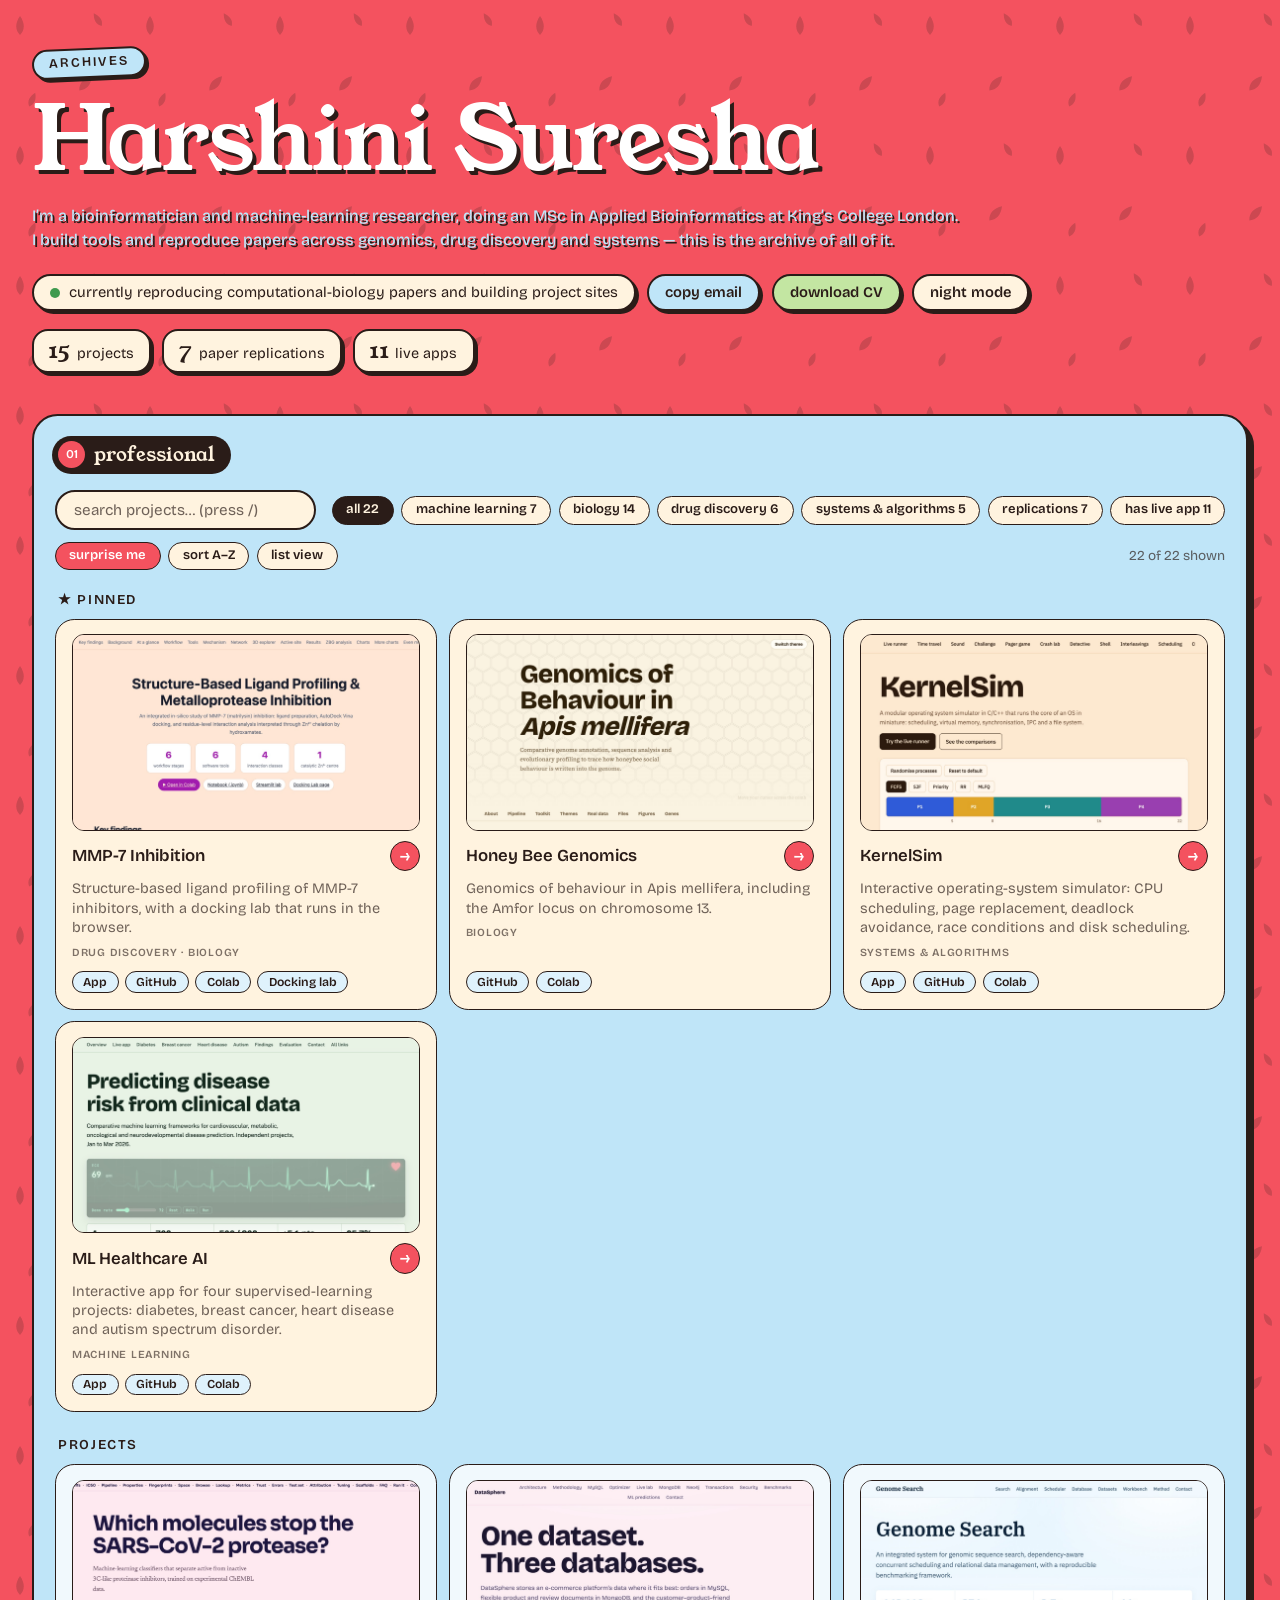
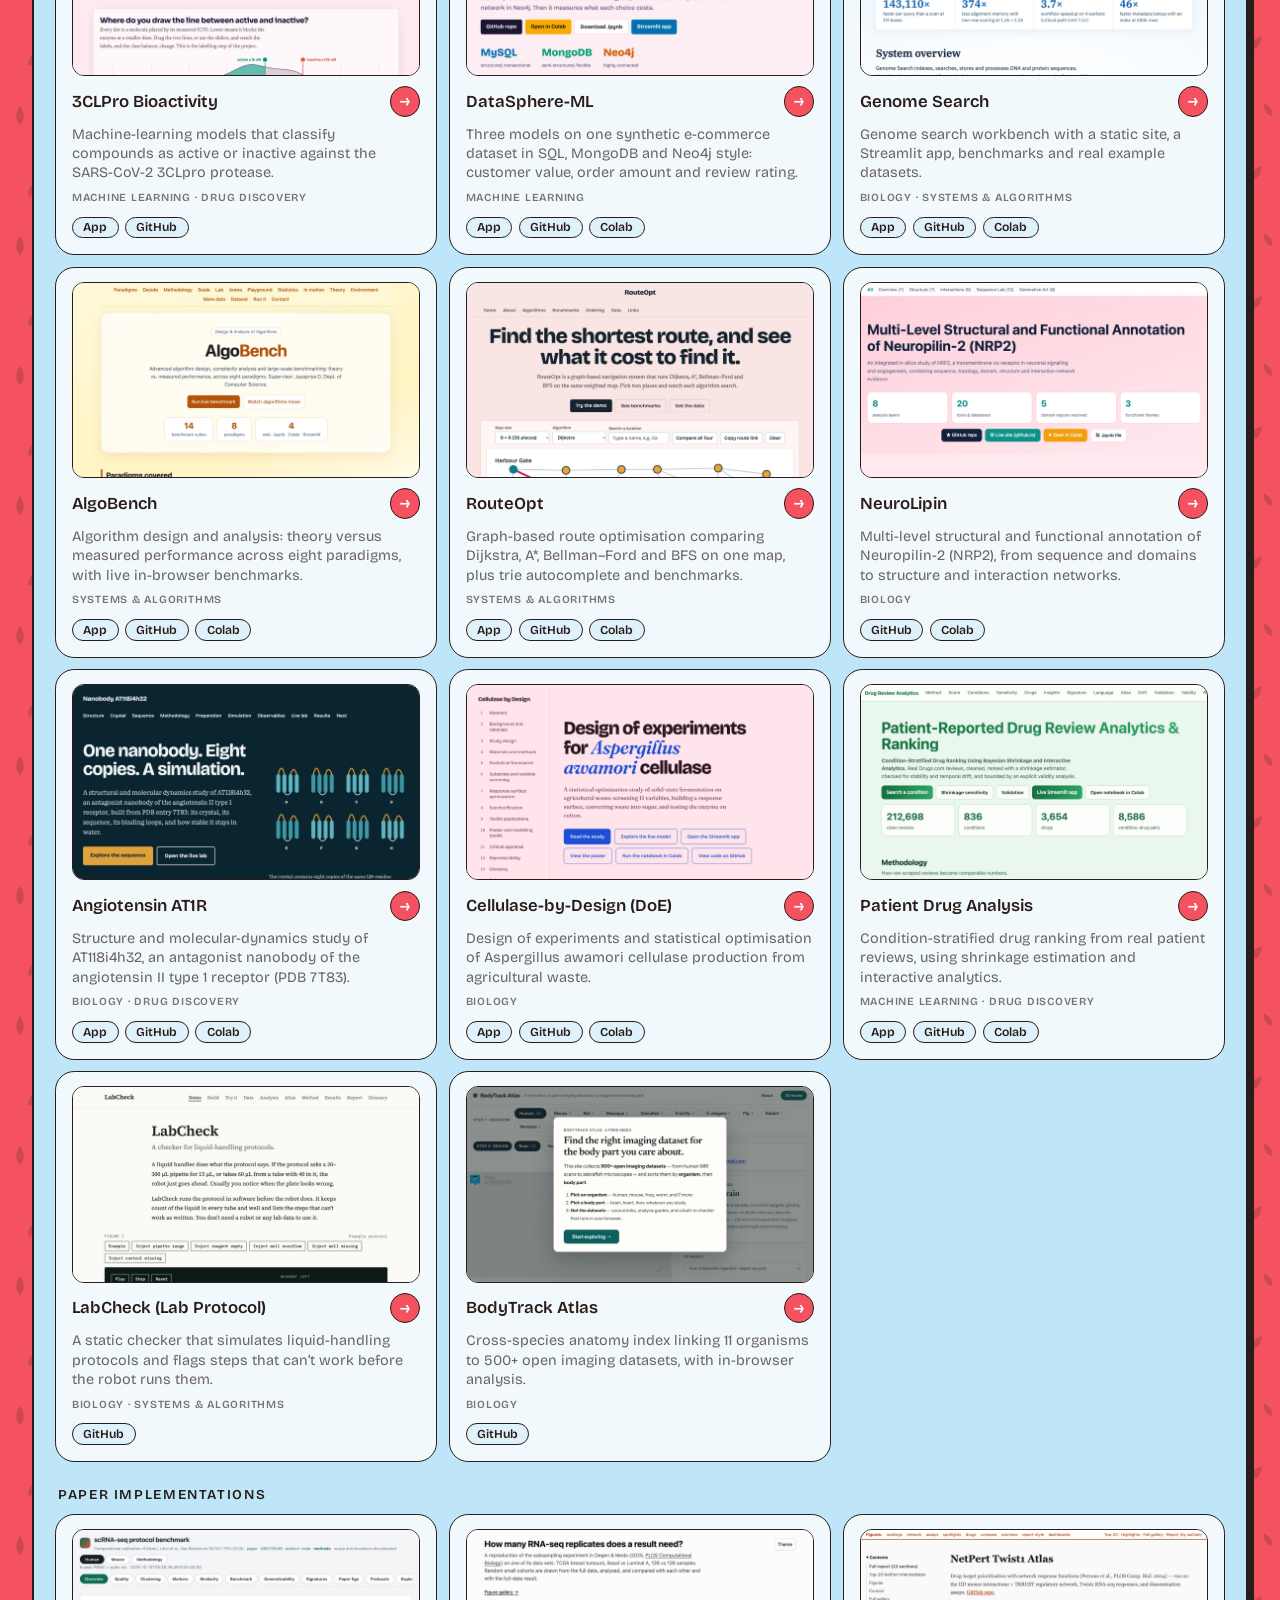
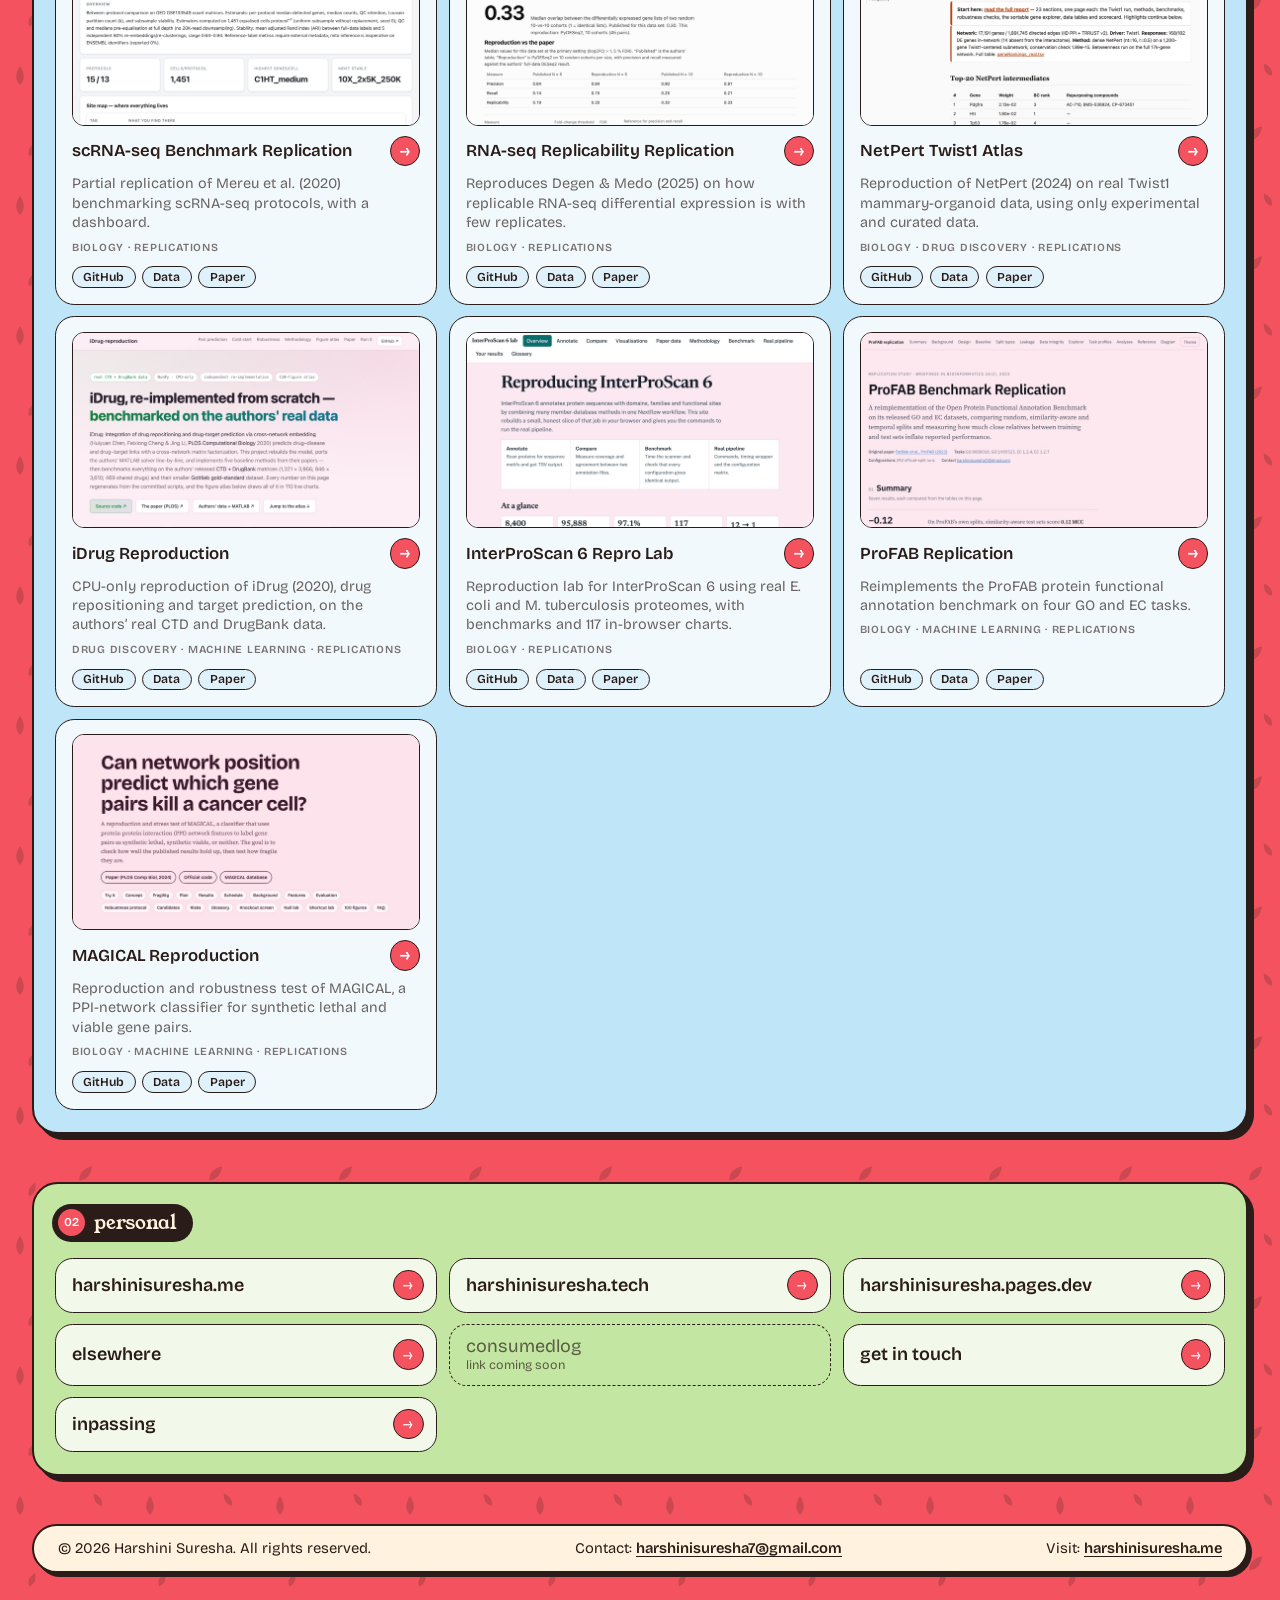
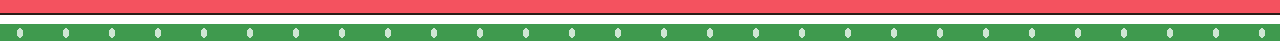
==== commit a7508c0e: "Link inpassing personal site" ====
--- a/index.html
+++ b/index.html
@@ -73,7 +73,7 @@
         <!-- Add the real link: change <div class="item idle"> to <a class="item" href="URL" target="_blank" rel="noopener"> and add <span class="go" aria-hidden="true">→</span> before the closing tag -->
         <div class="item idle"><div><b>consumedlog</b><small>link coming soon</small></div></div>
         <a class="item" href="https://getintouch-hs.pages.dev/" target="_blank" rel="noopener"><div><b>get in touch</b></div><span class="go" aria-hidden="true">→</span></a>
-        <div class="item idle"><div><b>inpassing</b><small>link coming soon</small></div></div>
+        <a class="item" href="https://harshini-suresha.github.io/inpassing/" target="_blank" rel="noopener"><div><b>inpassing</b></div><span class="go" aria-hidden="true">→</span></a>
       </div>
     </section>
   </div>
